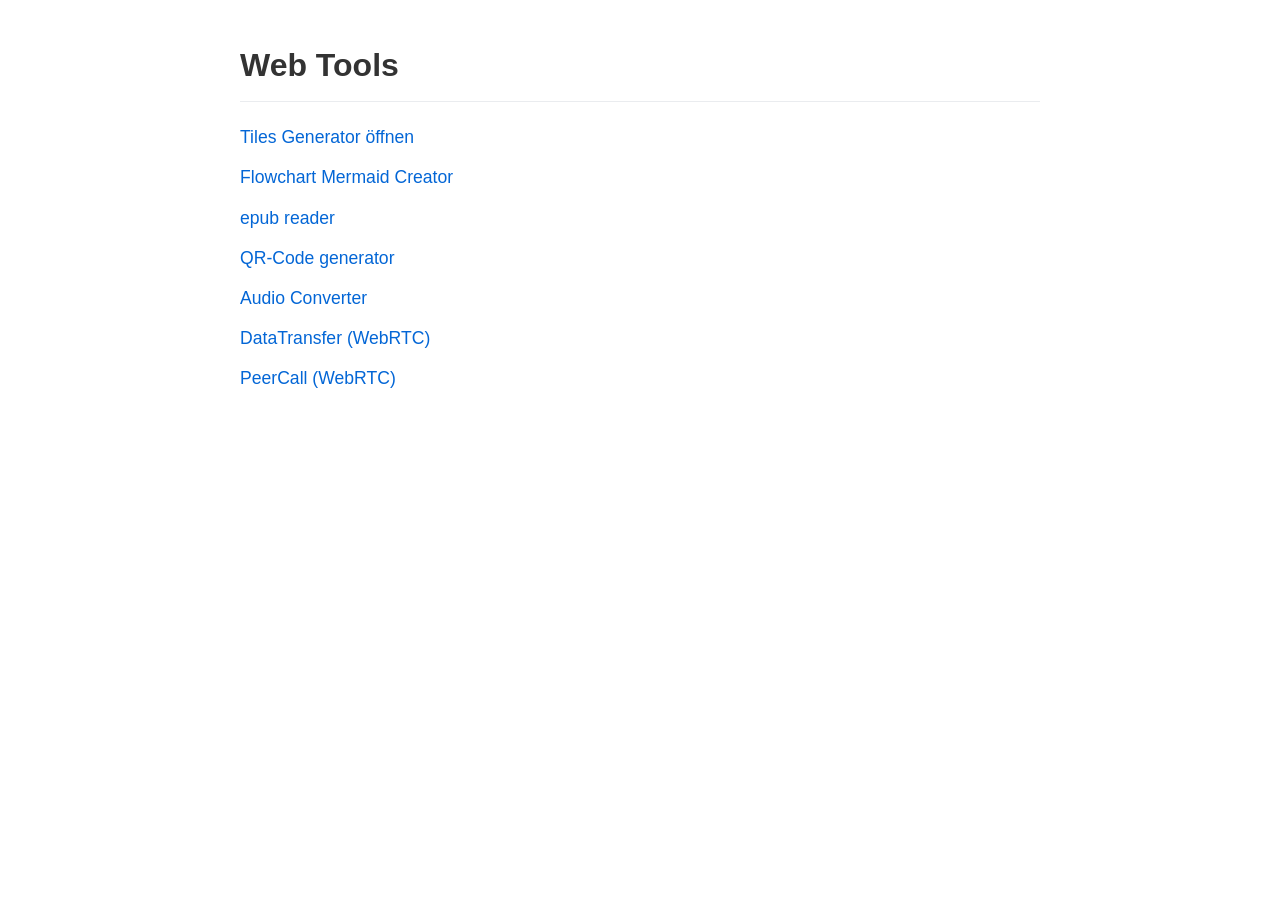
==== index.html @ 3ae60cef "Added PeerCall link to index.html" ====
<!DOCTYPE html>
<html lang="de">
<head>
    <meta charset="UTF-8">
    <meta name="viewport" content="width=device-width, initial-scale=1.0">
    <title>Web Tools</title>
    <style>
        /* Ein klein wenig Styling, damit es direkt ordentlich aussieht */
        body {
            font-family: -apple-system, BlinkMacSystemFont, "Segoe UI", Roboto, Helvetica, Arial, sans-serif;
            line-height: 1.6;
            max-width: 800px;
            margin: 40px auto;
            padding: 0 20px;
            color: #333;
        }
        h1 {
            border-bottom: 1px solid #eaecef;
            padding-bottom: 0.3em;
        }
        ul {
            list-style-type: none;
            padding-left: 0;
        }
        li {
            margin-bottom: 12px;
        }
        a {
            color: #0366d6;
            text-decoration: none;
            font-size: 1.1em;
        }
        a:hover {
            text-decoration: underline;
        }
    </style>
</head>
<body>

    <h1>Web Tools</h1>

    <ul>
        <li><a href="Tiles%20Generator/index.html">Tiles Generator öffnen</a></li>
        <li><a href="Flowchart%20Mermaid%20Creator/index.html">Flowchart Mermaid Creator</a></li>
        <li><a href="epub%20reader/index.html">epub reader</a></li>
        <li><a href="QR%20Code%20Generator/index.html">QR-Code generator</a></li>
        <li><a href="Audio%20Converter/index.html">Audio Converter</a></li>
        <li><a href="WebRTC/DataTransfer/index.html">DataTransfer (WebRTC)</a></li>
        <li><a href="WebRTC/PeerCall/index.html">PeerCall (WebRTC)</a></li>
    </ul>

</body>
</html>
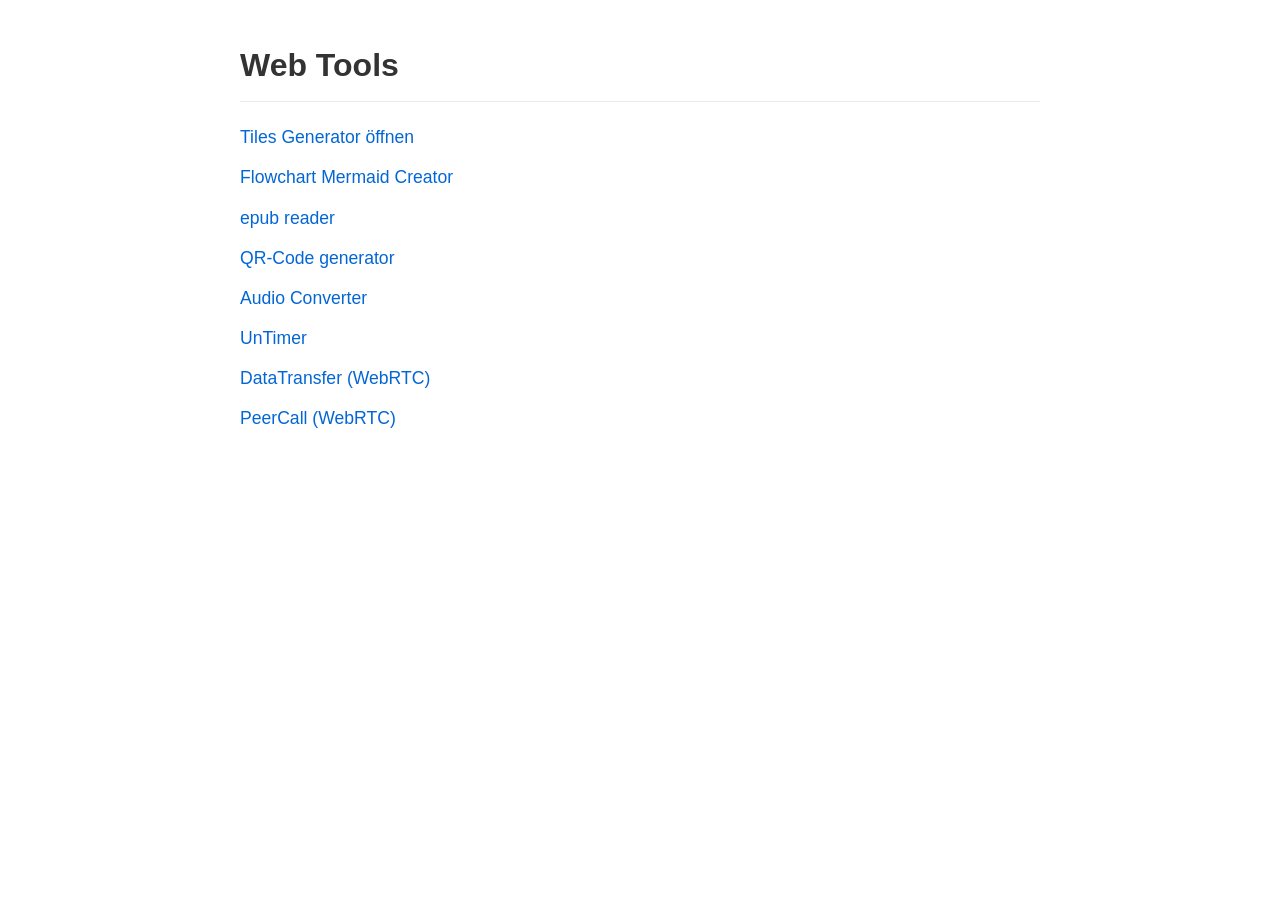
==== commit e2290da4: "UnTimer als Link hinzugefügt" ====
--- a/index.html
+++ b/index.html
@@ -45,6 +45,7 @@
         <li><a href="epub%20reader/index.html">epub reader</a></li>
         <li><a href="QR%20Code%20Generator/index.html">QR-Code generator</a></li>
         <li><a href="Audio%20Converter/index.html">Audio Converter</a></li>
+        <li><a href="UnTimer/index.html">UnTimer</a></li>
         <li><a href="WebRTC/DataTransfer/index.html">DataTransfer (WebRTC)</a></li>
         <li><a href="WebRTC/PeerCall/index.html">PeerCall (WebRTC)</a></li>
     </ul>
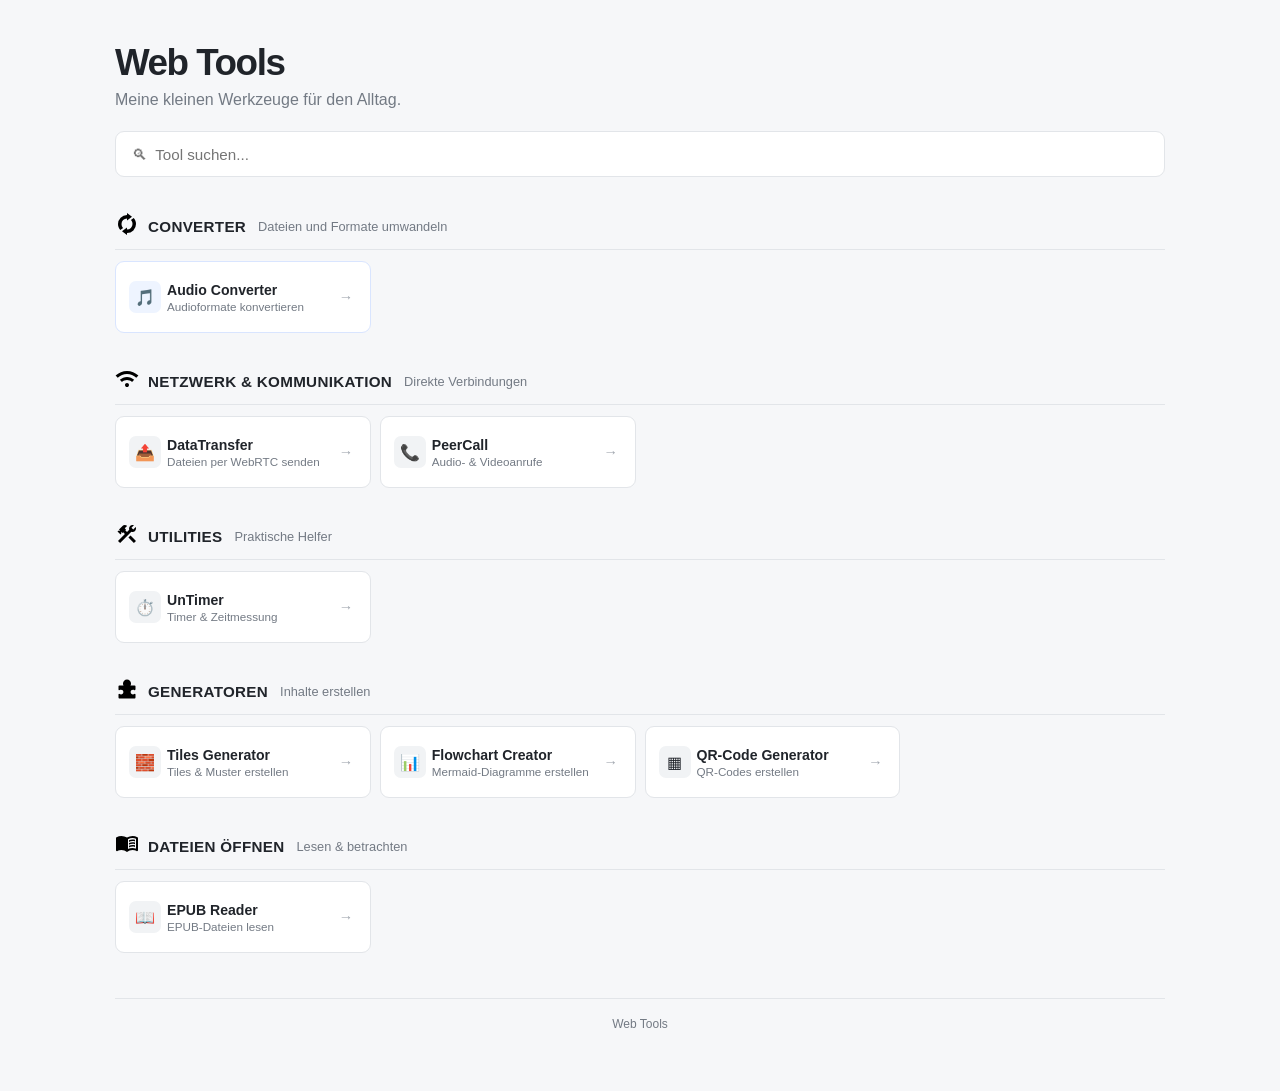
==== commit 4faca16a: "Updated appearance of index.html" ====
--- a/index.html
+++ b/index.html
@@ -1,54 +1,694 @@
 <!DOCTYPE html>
+
 <html lang="de">
 <head>
     <meta charset="UTF-8">
     <meta name="viewport" content="width=device-width, initial-scale=1.0">
-    <title>Web Tools</title>
-    <style>
-        /* Ein klein wenig Styling, damit es direkt ordentlich aussieht */
-        body {
-            font-family: -apple-system, BlinkMacSystemFont, "Segoe UI", Roboto, Helvetica, Arial, sans-serif;
-            line-height: 1.6;
-            max-width: 800px;
-            margin: 40px auto;
-            padding: 0 20px;
-            color: #333;
-        }
+
+<title>Web Tools</title>
+
+<style>
+    * {
+        box-sizing: border-box;
+    }
+
+    :root {
+        --bg: #f6f7f9;
+        --card: #ffffff;
+        --border: #e2e5e9;
+        --border-hover: #cbd0d6;
+        --text: #20242a;
+        --muted: #737a84;
+        --accent: #2563eb;
+        --accent-bg: #eef4ff;
+    }
+
+    body {
+        margin: 0;
+        background: var(--bg);
+        color: var(--text);
+
+        font-family:
+            -apple-system,
+            BlinkMacSystemFont,
+            "Segoe UI",
+            Roboto,
+            Helvetica,
+            Arial,
+            sans-serif;
+    }
+
+    .container {
+        width: min(1050px, calc(100% - 32px));
+        margin: 0 auto;
+        padding: 42px 0 60px;
+    }
+
+    /* HEADER */
+
+    header {
+        margin-bottom: 35px;
+    }
+
+    .title-row {
+        display: flex;
+        align-items: baseline;
+        gap: 14px;
+    }
+
+    h1 {
+        margin: 0;
+        font-size: 2.3rem;
+        letter-spacing: -0.04em;
+    }
+
+    .subtitle {
+        margin: 7px 0 22px;
+        color: var(--muted);
+    }
+
+    /* SEARCH */
+
+    .search {
+        position: relative;
+    }
+
+    .search input {
+        width: 100%;
+        height: 46px;
+
+        padding: 0 16px;
+
+        border: 1px solid var(--border);
+        border-radius: 9px;
+
+        background: var(--card);
+        color: var(--text);
+
+        font-size: 0.95rem;
+        outline: none;
+
+        transition: border-color 0.15s, box-shadow 0.15s;
+    }
+
+    .search input:focus {
+        border-color: var(--accent);
+        box-shadow: 0 0 0 3px rgba(37, 99, 235, 0.08);
+    }
+
+    /* CATEGORIES */
+
+    .category {
+        margin-bottom: 34px;
+    }
+
+    .category-header {
+        display: flex;
+        align-items: center;
+
+        margin-bottom: 11px;
+        padding-bottom: 8px;
+
+        border-bottom: 1px solid var(--border);
+    }
+
+    .category-title {
+        display: flex;
+        align-items: center;
+        gap: 9px;
+    }
+
+    .category-icon {
+        font-size: 1.1rem;
+    }
+
+    .category h2 {
+        margin: 0;
+
+        font-size: 0.95rem;
+        font-weight: 700;
+
+        letter-spacing: 0.02em;
+    }
+
+    .category-description {
+        margin-left: 12px;
+
+        color: var(--muted);
+        font-size: 0.8rem;
+    }
+
+    /* TOOL GRID */
+
+    .grid {
+        display: grid;
+
+        grid-template-columns:
+            repeat(4, minmax(0, 1fr));
+
+        gap: 9px;
+    }
+
+    /* TOOL */
+
+    .tool {
+        display: grid;
+
+        grid-template-columns: 38px 1fr 18px;
+        align-items: center;
+
+        min-height: 72px;
+        padding: 11px 13px;
+
+        background: var(--card);
+        border: 1px solid var(--border);
+        border-radius: 9px;
+
+        color: var(--text);
+        text-decoration: none;
+
+        transition:
+            background 0.15s,
+            border-color 0.15s,
+            transform 0.15s;
+    }
+
+    .tool:hover {
+        background: #fafbfc;
+        border-color: var(--border-hover);
+        transform: translateY(-1px);
+    }
+
+    .tool-icon {
+        width: 32px;
+        height: 32px;
+
+        display: flex;
+        align-items: center;
+        justify-content: center;
+
+        border-radius: 7px;
+
+        background: #f1f3f5;
+
+        font-size: 1rem;
+    }
+
+    .tool-name {
+        font-size: 0.88rem;
+        font-weight: 600;
+
+        white-space: nowrap;
+        overflow: hidden;
+        text-overflow: ellipsis;
+    }
+
+    .tool-description {
+        margin-top: 2px;
+
+        color: var(--muted);
+        font-size: 0.73rem;
+
+        white-space: nowrap;
+        overflow: hidden;
+        text-overflow: ellipsis;
+    }
+
+    .arrow {
+        color: #a1a7af;
+        font-size: 0.9rem;
+
+        transition: color 0.15s, transform 0.15s;
+    }
+
+    .tool:hover .arrow {
+        color: var(--accent);
+        transform: translateX(2px);
+    }
+
+    /* CONVERTER */
+
+    .converter .tool {
+        border-color: #d9e5ff;
+    }
+
+    .converter .tool:hover {
+        border-color: #a9c5ff;
+    }
+
+    .converter .tool-icon {
+        background: var(--accent-bg);
+    }
+
+    /* EMPTY */
+
+    .no-results {
+        display: none;
+
+        padding: 30px;
+
+        text-align: center;
+        color: var(--muted);
+
+        background: var(--card);
+        border: 1px solid var(--border);
+        border-radius: 9px;
+    }
+
+    /* FOOTER */
+
+    footer {
+        margin-top: 45px;
+        padding-top: 18px;
+
+        border-top: 1px solid var(--border);
+
+        color: var(--muted);
+        font-size: 0.75rem;
+        text-align: center;
+    }
+
+    /* TABLET */
+
+    @media (max-width: 850px) {
+        .grid {
+            grid-template-columns:
+                repeat(3, minmax(0, 1fr));
+        }
+    }
+
+    /* MOBILE */
+
+    @media (max-width: 620px) {
+
+        .container {
+            width: min(100% - 22px, 1050px);
+            padding-top: 28px;
+        }
+
         h1 {
-            border-bottom: 1px solid #eaecef;
-            padding-bottom: 0.3em;
-        }
-        ul {
-            list-style-type: none;
-            padding-left: 0;
-        }
-        li {
-            margin-bottom: 12px;
-        }
-        a {
-            color: #0366d6;
-            text-decoration: none;
-            font-size: 1.1em;
-        }
-        a:hover {
-            text-decoration: underline;
-        }
-    </style>
+            font-size: 1.9rem;
+        }
+
+        .grid {
+            grid-template-columns:
+                repeat(2, minmax(0, 1fr));
+        }
+
+        .category-description {
+            display: none;
+        }
+
+        .tool {
+            grid-template-columns: 34px 1fr;
+
+            min-height: 68px;
+        }
+
+        .arrow {
+            display: none;
+        }
+
+        .tool-description {
+            font-size: 0.7rem;
+        }
+    }
+
+    @media (max-width: 390px) {
+        .grid {
+            grid-template-columns: 1fr;
+        }
+    }
+</style>
+
+
 </head>
+
 <body>
 
-    <h1>Web Tools</h1>
-
-    <ul>
-        <li><a href="Tiles%20Generator/index.html">Tiles Generator öffnen</a></li>
-        <li><a href="Flowchart%20Mermaid%20Creator/index.html">Flowchart Mermaid Creator</a></li>
-        <li><a href="epub%20reader/index.html">epub reader</a></li>
-        <li><a href="QR%20Code%20Generator/index.html">QR-Code generator</a></li>
-        <li><a href="Audio%20Converter/index.html">Audio Converter</a></li>
-        <li><a href="UnTimer/index.html">UnTimer</a></li>
-        <li><a href="WebRTC/DataTransfer/index.html">DataTransfer (WebRTC)</a></li>
-        <li><a href="WebRTC/PeerCall/index.html">PeerCall (WebRTC)</a></li>
-    </ul>
+<div class="container">
+
+
+<header>
+
+    <div class="title-row">
+        <h1>Web Tools</h1>
+    </div>
+
+    <div class="subtitle">
+        Meine kleinen Werkzeuge für den Alltag.
+    </div>
+
+    <div class="search">
+        <input
+            type="search"
+            id="search"
+            placeholder="🔍︎  Tool suchen..."
+            autocomplete="off"
+        >
+    </div>
+
+</header>
+
+
+<!-- CONVERTER -->
+
+<section class="category converter">
+
+    <div class="category-header">
+
+        <div class="category-title">
+            <span class="category-icon"><svg xmlns="http://www.w3.org/2000/svg" height="24px" viewBox="0 -960 960 960" width="24px" fill="#000000"><path d="M212-239q-43-48-67.5-110T120-480q0-150 105-255t255-105v-80l200 150-200 150v-80q-91 0-155.5 64.5T260-480q0 46 17.5 86t47.5 70l-113 85ZM480-40 280-190l200-150v80q91 0 155.5-64.5T700-480q0-46-17.5-86T635-636l113-85q43 48 67.5 110T840-480q0 150-105 255T480-120v80Z"/></svg></span>
+            <h2>CONVERTER</h2>
+        </div>
+
+        <span class="category-description">
+            Dateien und Formate umwandeln
+        </span>
+
+    </div>
+
+    <div class="grid">
+
+        <a
+            class="tool"
+            href="Audio%20Converter/index.html"
+            data-search="audio converter musik mp3 wav audio"
+        >
+            <div class="tool-icon">🎵</div>
+
+            <div>
+                <div class="tool-name">
+                    Audio Converter
+                </div>
+
+                <div class="tool-description">
+                    Audioformate konvertieren
+                </div>
+            </div>
+
+            <span class="arrow">→</span>
+        </a>
+
+    </div>
+
+</section>
+
+
+<!-- NETZWERK -->
+
+<section class="category">
+
+    <div class="category-header">
+
+        <div class="category-title">
+            <span class="category-icon"><svg xmlns="http://www.w3.org/2000/svg" height="24px" viewBox="0 -960 960 960" width="24px" fill="#000000"><path d="m109-531-85-85q92-89 210-136.5T480-800q128 0 246 47.5T936-616l-85 85q-75-72-171-110.5T480-680q-104 0-200 38.5T109-531Zm169 169-84-84q59-55 132.5-84.5T480-560q80 0 153.5 29.5T766-446l-84 84q-42-38-93.5-58T480-440q-57 0-108.5 20T278-362Zm145.5 178.5Q400-207 400-240t23.5-56.5Q447-320 480-320t56.5 23.5Q560-273 560-240t-23.5 56.5Q513-160 480-160t-56.5-23.5Z"/></svg></span>
+            <h2>NETZWERK & KOMMUNIKATION</h2>
+        </div>
+
+        <span class="category-description">
+            Direkte Verbindungen
+        </span>
+
+    </div>
+
+    <div class="grid">
+
+        <a
+            class="tool"
+            href="WebRTC/DataTransfer/index.html"
+            data-search="datatransfer webrtc dateien transfer p2p"
+        >
+            <div class="tool-icon">📤</div>
+
+            <div>
+                <div class="tool-name">
+                    DataTransfer
+                </div>
+
+                <div class="tool-description">
+                    Dateien per WebRTC senden
+                </div>
+            </div>
+
+            <span class="arrow">→</span>
+        </a>
+
+
+        <a
+            class="tool"
+            href="WebRTC/PeerCall/index.html"
+            data-search="peercall webrtc video audio call telefon"
+        >
+            <div class="tool-icon">📞</div>
+
+            <div>
+                <div class="tool-name">
+                    PeerCall
+                </div>
+
+                <div class="tool-description">
+                    Audio- & Videoanrufe
+                </div>
+            </div>
+
+            <span class="arrow">→</span>
+        </a>
+
+    </div>
+
+</section>
+
+
+<!-- UTILITIES -->
+
+<section class="category">
+
+    <div class="category-header">
+
+        <div class="category-title">
+            <span class="category-icon"><svg xmlns="http://www.w3.org/2000/svg" height="24px" viewBox="0 -960 960 960" width="24px" fill="#000000"><path d="M756-120 537-339l84-84 219 219-84 84Zm-552 0-84-84 276-276-68-68-28 28-51-51v82l-28 28-121-121 28-28h82l-50-50 142-142q20-20 43-29t47-9q24 0 47 9t43 29l-92 92 50 50-28 28 68 68 90-90q-4-11-6.5-23t-2.5-24q0-59 40.5-99.5T701-841q15 0 28.5 3t27.5 9l-99 99 72 72 99-99q7 14 9.5 27.5T841-701q0 59-40.5 99.5T701-561q-12 0-24-2t-23-7L204-120Z"/></svg></span>
+            <h2>UTILITIES</h2>
+        </div>
+
+        <span class="category-description">
+            Praktische Helfer
+        </span>
+
+    </div>
+
+    <div class="grid">
+
+        <a
+            class="tool"
+            href="UnTimer/index.html"
+            data-search="untimer timer zeit countdown stoppuhr"
+        >
+            <div class="tool-icon">⏱️</div>
+
+            <div>
+                <div class="tool-name">
+                    UnTimer
+                </div>
+
+                <div class="tool-description">
+                    Timer & Zeitmessung
+                </div>
+            </div>
+
+            <span class="arrow">→</span>
+        </a>
+
+    </div>
+
+</section>
+
+
+<!-- GENERATOREN -->
+
+<section class="category">
+
+    <div class="category-header">
+
+        <div class="category-title">
+            <span class="category-icon"><svg xmlns="http://www.w3.org/2000/svg" height="24px" viewBox="0 -960 960 960" width="24px" fill="#000000"><path d="M140-254.31q0-12.92 8-22.38 8-9.46 20.31-9.46 6.46 0 12.42 1.92t11.42 5.77q11.47 6.46 23.12 10.54 11.65 4.08 24.73 4.08 39.92 0 67.65-28.12 27.74-28.12 27.74-68.04 0-39.54-27.93-67.08-27.92-27.54-67.46-27.54-12.31 0-24 3.46-11.69 3.47-21.54 10.39-5.61 3.46-12.46 5.19-6.85 1.73-13.69 1.73-12.31 0-20.31-9.07-8-9.08-8-22v-119.69q0-14.7 10.35-25.04Q160.69-620 175.39-620h162.3q3.08 0 3.85-3.08.77-3.07-2.31-6.15-9.61-15.77-14.42-33.85Q320-681.15 320-700q0-66.92 46.54-113.46Q413.08-860 480-860q66.92 0 113.46 46.54Q640-766.92 640-700q0 18.85-4.81 36.92-4.81 18.08-14.42 33.85-3.08 3.08-2.31 6.15.77 3.08 3.85 3.08h162.3q14.7 0 25.04 10.35Q820-599.31 820-584.61v111.22q0 15.85-7.66 28.31-7.65 12.46-23.11 12.46-7.23 0-13.23-2.15t-12-6q-9.46-6.92-20.77-10.39-11.31-3.46-23.23-3.46-39.54 0-67.46 27.54-27.93 27.54-27.93 67.08 0 39.92 27.74 68.04 27.73 28.12 67.65 28.12 12.69 0 24.96-3.47 12.27-3.46 22.12-11.15 4.61-3.85 9.96-6.38 5.34-2.54 12.19-2.54 13.54 0 22.15 9.77 8.62 9.77 8.62 23.3v118.92q0 14.7-10.35 25.04Q799.31-100 784.61-100H175.39q-14.7 0-25.04-10.35Q140-120.69 140-135.39v-118.92Z"/></svg></span>
+            <h2>GENERATOREN</h2>
+        </div>
+
+        <span class="category-description">
+            Inhalte erstellen
+        </span>
+
+    </div>
+
+    <div class="grid">
+
+        <a
+            class="tool"
+            href="Tiles%20Generator/index.html"
+            data-search="tiles generator kacheln muster pattern"
+        >
+            <div class="tool-icon">🧱</div>
+
+            <div>
+                <div class="tool-name">
+                    Tiles Generator
+                </div>
+
+                <div class="tool-description">
+                    Tiles & Muster erstellen
+                </div>
+            </div>
+
+            <span class="arrow">→</span>
+        </a>
+
+
+        <a
+            class="tool"
+            href="Flowchart%20Mermaid%20Creator/index.html"
+            data-search="flowchart mermaid creator diagramm"
+        >
+            <div class="tool-icon">📊</div>
+
+            <div>
+                <div class="tool-name">
+                    Flowchart Creator
+                </div>
+
+                <div class="tool-description">
+                    Mermaid-Diagramme erstellen
+                </div>
+            </div>
+
+            <span class="arrow">→</span>
+        </a>
+
+
+        <a
+            class="tool"
+            href="QR%20Code%20Generator/index.html"
+            data-search="qr code generator qr-code"
+        >
+            <div class="tool-icon">▦</div>
+
+            <div>
+                <div class="tool-name">
+                    QR-Code Generator
+                </div>
+
+                <div class="tool-description">
+                    QR-Codes erstellen
+                </div>
+            </div>
+
+            <span class="arrow">→</span>
+        </a>
+
+    </div>
+
+</section>
+
+
+<!-- LESEN & DATEIEN -->
+
+<section class="category">
+
+    <div class="category-header">
+
+        <div class="category-title">
+            <span class="category-icon"><svg xmlns="http://www.w3.org/2000/svg" height="24px" viewBox="0 -960 960 960" width="24px" fill="#000000"><path d="M560-564v-68q33-14 67.5-21t72.5-7q26 0 51 4t49 10v64q-24-9-48.5-13.5T700-600q-38 0-73 9.5T560-564Zm0 220v-68q33-14 67.5-21t72.5-7q26 0 51 4t49 10v64q-24-9-48.5-13.5T700-380q-38 0-73 9t-67 27Zm0-110v-68q33-14 67.5-21t72.5-7q26 0 51 4t49 10v64q-24-9-48.5-13.5T700-490q-38 0-73 9.5T560-454Zm-40 176q44-21 88.5-31.5T700-320q36 0 70.5 6t69.5 18v-396q-33-14-68.5-21t-71.5-7q-47 0-93 12t-87 36v394Zm-40 118q-48-38-104-59t-116-21q-42 0-82.5 11T100-198q-21 11-40.5-1T40-234v-482q0-11 5.5-21T62-752q47-23 96.5-35.5T260-800q58 0 113.5 15T480-740q51-30 106.5-45T700-800q52 0 101.5 12.5T898-752q11 5 16.5 15t5.5 21v482q0 23-19.5 35t-40.5 1q-37-20-77.5-31T700-240q-60 0-116 21t-104 59Z"/></svg></span>
+            <h2>DATEIEN ÖFFNEN</h2>
+        </div>
+
+        <span class="category-description">
+            Lesen & betrachten
+        </span>
+
+    </div>
+
+    <div class="grid">
+
+        <a
+            class="tool"
+            href="epub%20reader/index.html"
+            data-search="epub reader ebook buch lesen"
+        >
+            <div class="tool-icon">📖</div>
+
+            <div>
+                <div class="tool-name">
+                    EPUB Reader
+                </div>
+
+                <div class="tool-description">
+                    EPUB-Dateien lesen
+                </div>
+            </div>
+
+            <span class="arrow">→</span>
+        </a>
+
+    </div>
+
+</section>
+
+
+<div class="no-results" id="noResults">
+    Kein Tool gefunden.
+</div>
+
+
+<footer>
+    Web Tools
+</footer>
+
+</div>
+
+<script>
+    const search = document.getElementById("search");
+    const categories = document.querySelectorAll(".category");
+    const noResults = document.getElementById("noResults");
+
+    search.addEventListener("input", () => {
+
+        const query = search.value
+            .toLowerCase()
+            .trim();
+
+        let visibleTools = 0;
+
+        document.querySelectorAll(".tool").forEach(tool => {
+
+            const text = tool.dataset.search.toLowerCase();
+
+            const visible =
+                text.includes(query);
+
+            tool.style.display =
+                visible ? "grid" : "none";
+
+            if (visible) {
+                visibleTools++;
+            }
+        });
+
+        categories.forEach(category => {
+
+            const hasVisibleTool =
+                [...category.querySelectorAll(".tool")]
+                    .some(tool =>
+                        tool.style.display !== "none"
+                    );
+
+            category.style.display =
+                hasVisibleTool ? "" : "none";
+        });
+
+        noResults.style.display =
+            visibleTools === 0 ? "block" : "none";
+    });
+</script>
 
 </body>
 </html>
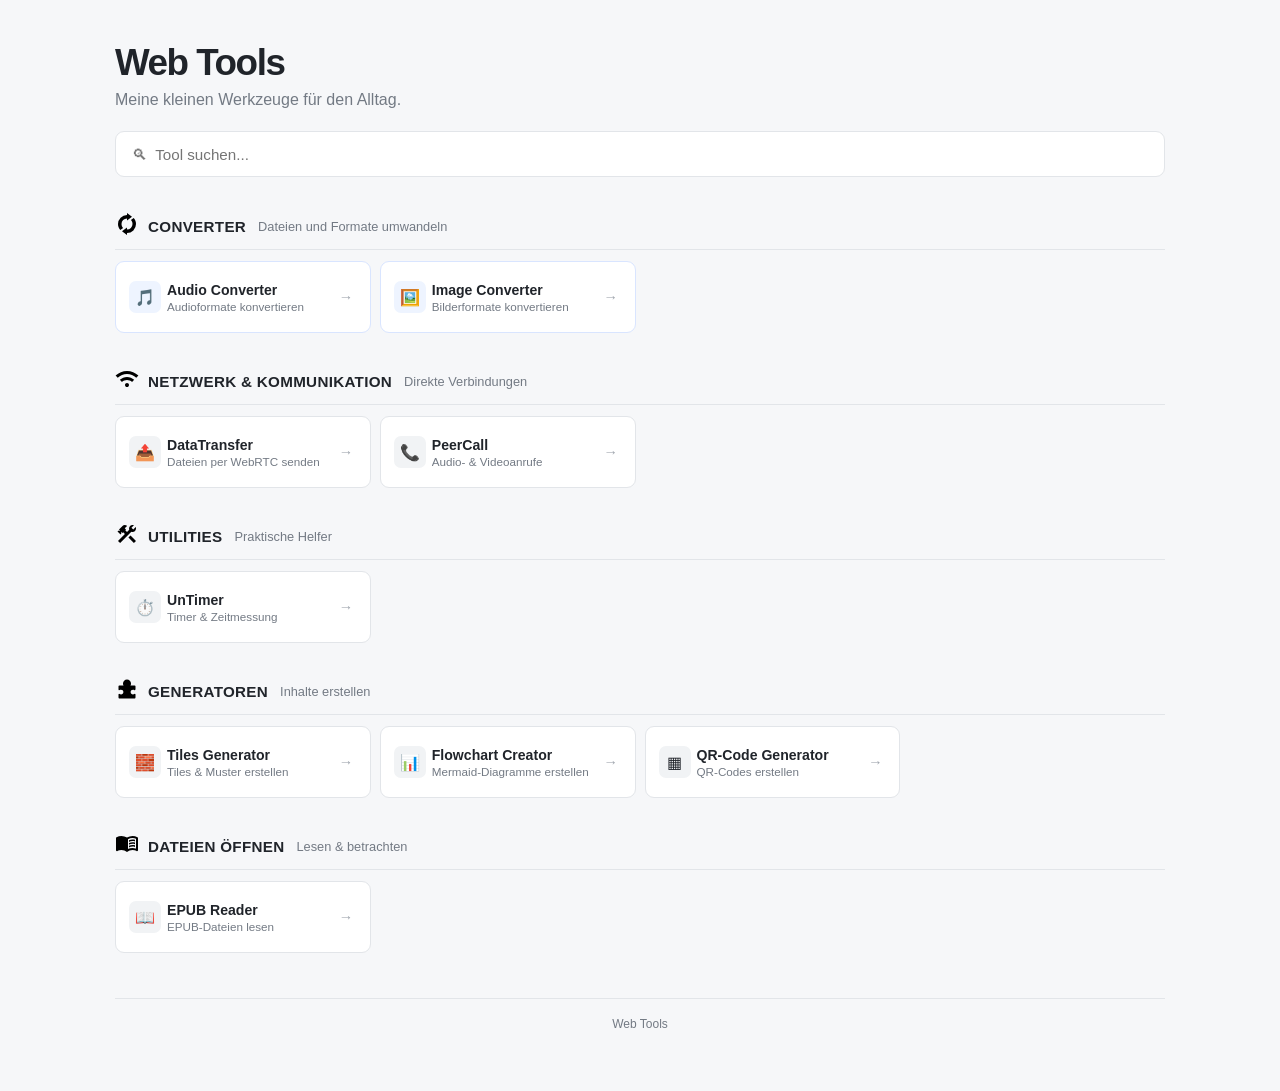
==== commit 35e98763: "added Image Converter link to index.html" ====
--- a/index.html
+++ b/index.html
@@ -390,6 +390,26 @@
             <span class="arrow">→</span>
         </a>
 
+        <a
+            class="tool"
+            href="Image%20Converter/index.html"
+            data-search="bilder converter png image jpg"
+        >
+            <div class="tool-icon">🖼️</div>
+
+            <div>
+                <div class="tool-name">
+                    Image Converter
+                </div>
+
+                <div class="tool-description">
+                    Bilderformate konvertieren
+                </div>
+            </div>
+
+            <span class="arrow">→</span>
+        </a>
+
     </div>
 
 </section>
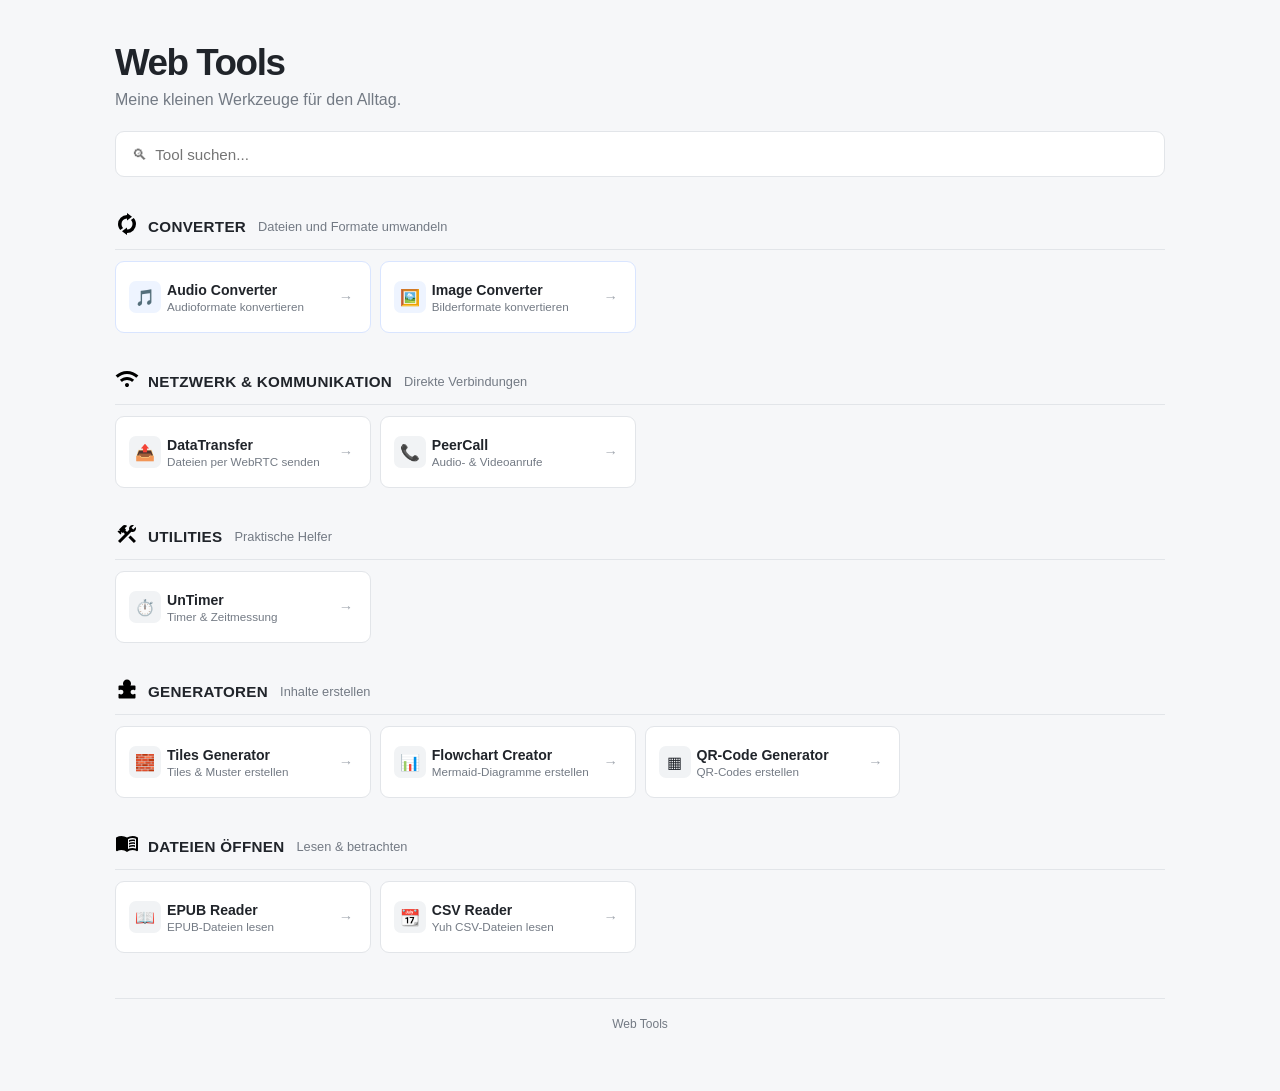
==== commit 0f01d108: "Added /Yuh/csv-leser/index.html link" ====
--- a/index.html
+++ b/index.html
@@ -649,6 +649,26 @@
             <span class="arrow">→</span>
         </a>
 
+        <a
+            class="tool"
+            href="Yuh/csv-leser/index.html"
+            data-search="csv yuh analyse lesen datei diagramm"
+        >
+            <div class="tool-icon">📆</div>
+
+            <div>
+                <div class="tool-name">
+                    CSV Reader
+                </div>
+
+                <div class="tool-description">
+                    Yuh CSV-Dateien lesen
+                </div>
+            </div>
+
+            <span class="arrow">→</span>
+        </a>
+
     </div>
 
 </section>
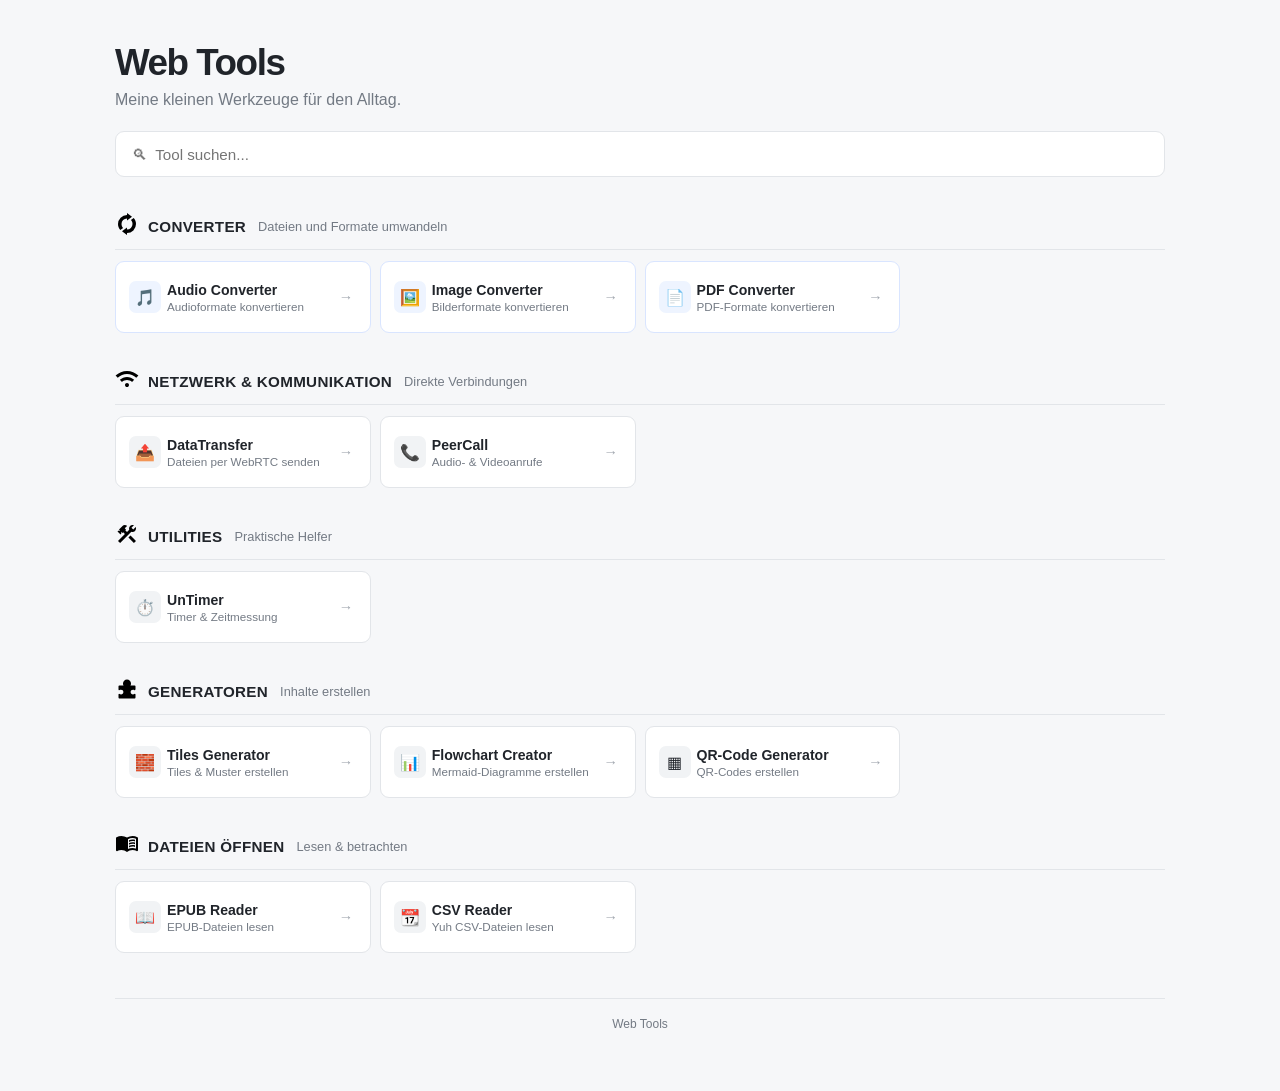
==== commit fc236be4: "Added PDF-Converter link" ====
--- a/index.html
+++ b/index.html
@@ -410,6 +410,26 @@
             <span class="arrow">→</span>
         </a>
 
+        <a
+            class="tool"
+            href="PDF-Converter/index.html"
+            data-search="pdf converter datei document jpg"
+        >
+            <div class="tool-icon">📄</div>
+
+            <div>
+                <div class="tool-name">
+                    PDF Converter
+                </div>
+
+                <div class="tool-description">
+                    PDF-Formate konvertieren
+                </div>
+            </div>
+
+            <span class="arrow">→</span>
+        </a>
+
     </div>
 
 </section>
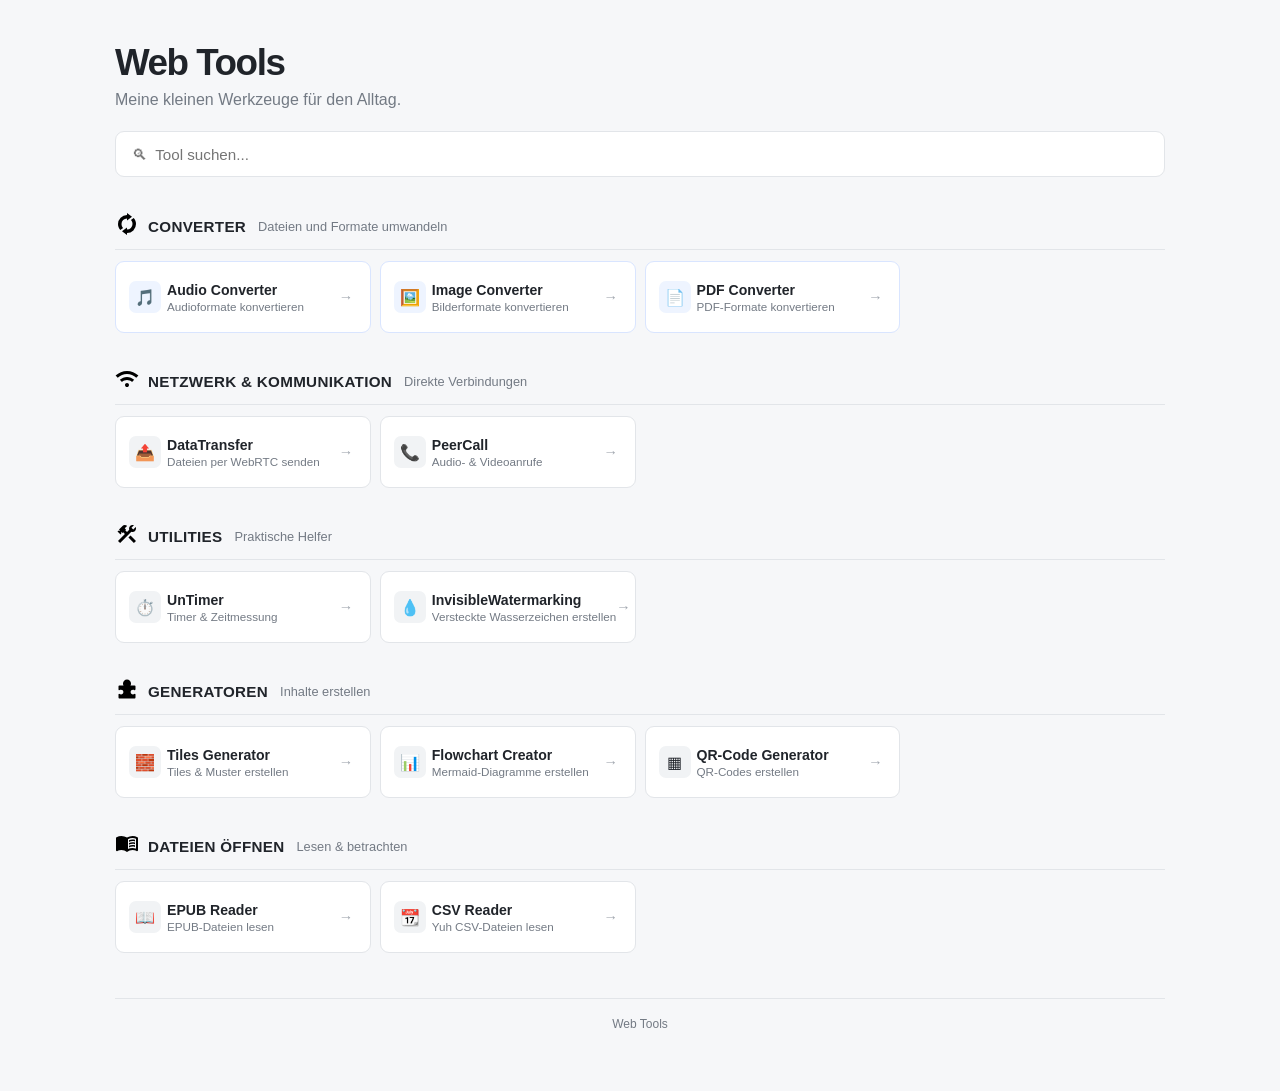
==== commit 3c2cb1f2: "InvisibleWatermarking-link added" ====
--- a/index.html
+++ b/index.html
@@ -373,8 +373,7 @@
         <a
             class="tool"
             href="Audio%20Converter/index.html"
-            data-search="audio converter musik mp3 wav audio"
-        >
+            data-search="audio converter musik mp3 wav audio">
             <div class="tool-icon">🎵</div>
 
             <div>
@@ -393,8 +392,7 @@
         <a
             class="tool"
             href="Image%20Converter/index.html"
-            data-search="bilder converter png image jpg"
-        >
+            data-search="bilder converter png image jpg">
             <div class="tool-icon">🖼️</div>
 
             <div>
@@ -413,8 +411,7 @@
         <a
             class="tool"
             href="PDF-Converter/index.html"
-            data-search="pdf converter datei document jpg"
-        >
+            data-search="pdf converter datei document jpg">
             <div class="tool-icon">📄</div>
 
             <div>
@@ -457,8 +454,7 @@
         <a
             class="tool"
             href="WebRTC/DataTransfer/index.html"
-            data-search="datatransfer webrtc dateien transfer p2p"
-        >
+            data-search="datatransfer webrtc dateien transfer p2p">
             <div class="tool-icon">📤</div>
 
             <div>
@@ -478,8 +474,7 @@
         <a
             class="tool"
             href="WebRTC/PeerCall/index.html"
-            data-search="peercall webrtc video audio call telefon"
-        >
+            data-search="peercall webrtc video audio call telefon">
             <div class="tool-icon">📞</div>
 
             <div>
@@ -522,8 +517,7 @@
         <a
             class="tool"
             href="UnTimer/index.html"
-            data-search="untimer timer zeit countdown stoppuhr"
-        >
+            data-search="untimer timer zeit countdown stoppuhr">
             <div class="tool-icon">⏱️</div>
 
             <div>
@@ -533,6 +527,25 @@
 
                 <div class="tool-description">
                     Timer & Zeitmessung
+                </div>
+            </div>
+
+            <span class="arrow">→</span>
+        </a>
+
+        <a
+            class="tool"
+            href="InvisibleWatermarking/index.html"
+            data-search="invisible watermarking versteckte wasserzeichen bild png jpg">
+            <div class="tool-icon">💧</div>
+
+            <div>
+                <div class="tool-name">
+                    InvisibleWatermarking
+                </div>
+
+                <div class="tool-description">
+                    Versteckte Wasserzeichen erstellen
                 </div>
             </div>
 
@@ -566,8 +579,7 @@
         <a
             class="tool"
             href="Tiles%20Generator/index.html"
-            data-search="tiles generator kacheln muster pattern"
-        >
+            data-search="tiles generator kacheln muster pattern">
             <div class="tool-icon">🧱</div>
 
             <div>
@@ -587,8 +599,7 @@
         <a
             class="tool"
             href="Flowchart%20Mermaid%20Creator/index.html"
-            data-search="flowchart mermaid creator diagramm"
-        >
+            data-search="flowchart mermaid creator diagramm">
             <div class="tool-icon">📊</div>
 
             <div>
@@ -608,8 +619,7 @@
         <a
             class="tool"
             href="QR%20Code%20Generator/index.html"
-            data-search="qr code generator qr-code"
-        >
+            data-search="qr code generator qr-code">
             <div class="tool-icon">▦</div>
 
             <div>
@@ -652,8 +662,7 @@
         <a
             class="tool"
             href="epub%20reader/index.html"
-            data-search="epub reader ebook buch lesen"
-        >
+            data-search="epub reader ebook buch lesen">
             <div class="tool-icon">📖</div>
 
             <div>
@@ -672,8 +681,7 @@
         <a
             class="tool"
             href="Yuh/csv-leser/index.html"
-            data-search="csv yuh analyse lesen datei diagramm"
-        >
+            data-search="csv yuh analyse lesen datei diagramm">
             <div class="tool-icon">📆</div>
 
             <div>
